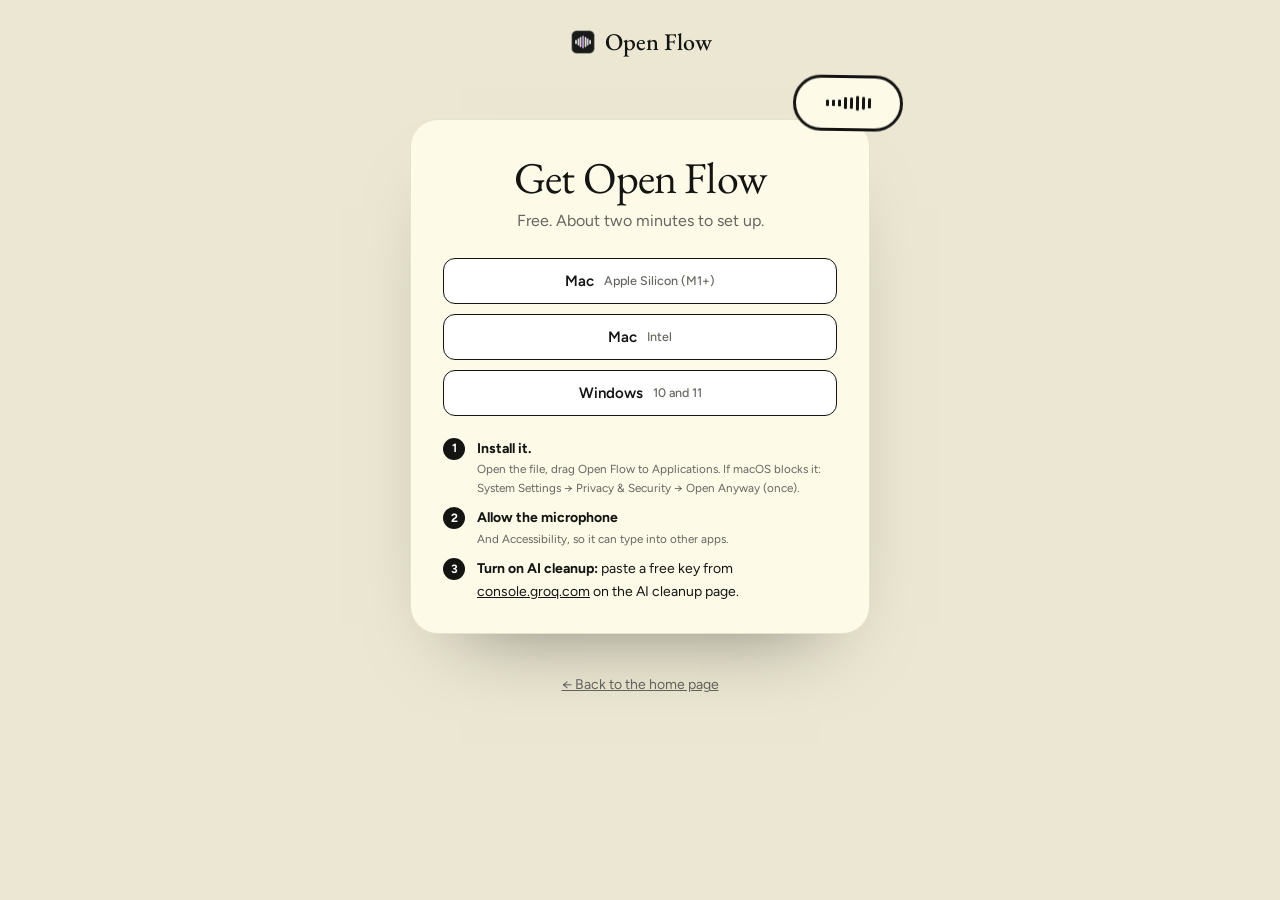
==== download.html @ c9e43f4b "Site v2: speech-to-ribbon hero, live corrections, download page, coming soon" ====
<!doctype html>
<html lang="en">
<head>
<meta charset="utf-8" />
<meta name="viewport" content="width=device-width, initial-scale=1" />
<title>Download Open Flow</title>
<link rel="icon" href="icon.png" />
<link href="https://fonts.googleapis.com/css2?family=EB+Garamond:ital,wght@0,400;1,400&family=Figtree:wght@400;500;600;700&display=swap" rel="stylesheet" />
<link rel="stylesheet" href="styles.css" />
<style>
body{background:#ebe7d2;min-height:100vh;display:flex;flex-direction:column;align-items:center}
.top{padding:28px 0 0}.top a{display:flex;align-items:center;gap:8px;font:500 24px/1 "EB Garamond",serif;text-decoration:none}.top img{width:28px;height:28px;border-radius:7px}
.card{position:relative;margin:7vh 20px 40px;width:min(460px,100%);background:#fdfbe8;border:1px solid var(--line);border-radius:28px;padding:36px 32px 30px;text-align:center;box-shadow:0 40px 80px -50px rgba(0,0,0,.5)}
.card h1{font-size:44px;line-height:1;margin:0 0 8px}.card p.lead{color:var(--muted);margin:0 0 24px}
.opt{display:flex;align-items:center;justify-content:center;gap:10px;width:100%;padding:13px;margin-bottom:10px;border:1.5px solid var(--ink);border-radius:12px;background:#fff;font:600 15px Figtree,sans-serif;text-decoration:none;color:var(--ink);transition:background .2s}
.opt:hover{background:#f6f1dc}.opt.primary{background:var(--lilac2)}.opt small{font-weight:500;color:var(--muted)}
.mascot{position:absolute;right:-34px;top:-40px;width:110px;height:56px;border-radius:28px;background:#fdfbe8;border:3px solid var(--ink);display:flex;align-items:center;justify-content:center;gap:3px;transform:rotate(12deg)}
.mascot i{width:3px;height:14px;border-radius:2px;background:var(--ink)}
ol{list-style:none;counter-reset:s;padding:0;margin:22px 0 0;text-align:left;display:grid;gap:10px}
ol li{counter-increment:s;position:relative;padding-left:34px;font-size:14px;color:var(--ink)}
ol li::before{content:counter(s);position:absolute;left:0;top:0;width:22px;height:22px;border-radius:50%;background:var(--ink);color:#fff;font-size:12px;font-weight:700;display:grid;place-items:center}
ol small{display:block;color:var(--muted)}
.back{color:var(--muted);font-size:14px;margin-bottom:40px}
</style>
</head>
<body>
<div class="top"><a href="index.html"><img src="icon.png" alt="" />Open Flow</a></div>
<div class="card" id="card">
  <div class="mascot" aria-hidden="true"><i></i><i></i><i></i><i></i><i></i><i></i><i></i><i></i></div>
  <h1 class="serif">Get Open Flow</h1>
  <p class="lead">Free. About two minutes to set up.</p>
  <div id="opts"></div>
  <ol>
    <li><b>Install it.</b><small id="step1"></small></li>
    <li><b>Allow the microphone</b><small id="step2"></small></li>
    <li><b>Turn on AI cleanup:</b> paste a free key from <a href="https://console.groq.com/keys" target="_blank" rel="noopener">console.groq.com</a> on the AI cleanup page.</li>
  </ol>
</div>
<a class="back" href="index.html">← Back to the home page</a>
<canvas id="confetti"></canvas>
<script src="https://cdn.jsdelivr.net/npm/gsap@3.13.0/dist/gsap.min.js"></script>
<script src="common.js"></script>
<script>
  const opt = (href, label, sub, primary) => `<a class="opt dl-go${primary ? " primary" : ""}" href="${href}">${label} <small>${sub}</small></a>`;
  const mac = opt(DL.mac, "Mac", "Apple Silicon (M1+)", IS_MAC), intel = opt(DL.intel, "Mac", "Intel", false), win = opt(DL.win, "Windows", "10 and 11", IS_WIN);
  document.getElementById("opts").innerHTML = IS_WIN ? win + mac + intel : mac + intel + win;
  document.getElementById("step1").textContent = IS_WIN
    ? 'Run the installer. If you see "Windows protected your PC": More info → Run anyway (once).'
    : "Open the file, drag Open Flow to Applications. If macOS blocks it: System Settings → Privacy & Security → Open Anyway (once).";
  document.getElementById("step2").textContent = IS_WIN ? "When Windows asks." : "And Accessibility, so it can type into other apps.";
  document.querySelectorAll(".dl-go").forEach((a) => a.addEventListener("click", (e) => confetti(e.clientX, e.clientY)));
  if (window.gsap && !REDUCED) {
    gsap.from("#card", { y: 50, opacity: 0, scale: 0.96, duration: 1, ease: "expo.out" });
    gsap.from("#card > *:not(.mascot), .opt", { y: 16, opacity: 0, stagger: 0.06, duration: 0.8, ease: "expo.out", delay: 0.2 });
    gsap.from(".mascot", { rotate: -30, scale: 0, duration: 1, ease: "elastic.out(1,0.45)", delay: 0.5 });
    gsap.to(".mascot i", { scaleY: () => 0.4 + Math.random() * 1.4, duration: 0.25, yoyo: true, repeat: -1, repeatRefresh: true, ease: "sine.inOut", stagger: 0.04 });
    gsap.to(".mascot", { y: -6, rotate: 8, duration: 2.2, yoyo: true, repeat: -1, ease: "sine.inOut" });
  }
</script>
</body>
</html>
---- styles.css ----
:root{--cream:#fdfbe8;--ink:#141413;--muted:#66655f;--line:#e7e2cc;--lilac:#9b6fc4;--lilac2:#e8cdf7;--green:#0f3b2e;--mint:#1f6b4f;--black:#0b0b0b}
*{box-sizing:border-box}html{-webkit-font-smoothing:antialiased}
body{margin:0;background:var(--cream);color:var(--ink);font:16px/1.6 Figtree,-apple-system,"Segoe UI",sans-serif;overflow-x:hidden}
a{color:inherit}.serif{font-family:"EB Garamond",serif;font-weight:400;letter-spacing:-.02em}
.wrap{max-width:1120px;margin:0 auto;padding:0 28px}
.split .char{display:inline-block;will-change:transform}
.eyebrow{font-size:12px;font-weight:600;letter-spacing:.14em;text-transform:uppercase;color:var(--muted)}
/* nav */
nav{position:fixed;top:14px;left:50%;transform:translateX(-50%);z-index:60;display:flex;align-items:center;gap:6px;padding:7px 7px 7px 16px;border-radius:16px;background:rgba(253,251,232,.82);backdrop-filter:blur(14px);border:1px solid var(--line);box-shadow:0 10px 30px -20px rgba(0,0,0,.4);transition:padding .3s,box-shadow .3s}
nav.scrolled{box-shadow:0 14px 34px -18px rgba(0,0,0,.45)}
nav .brand{display:flex;align-items:center;gap:8px;font:500 20px/1 "EB Garamond",serif;text-decoration:none;margin-right:10px}
nav .brand img{width:24px;height:24px;border-radius:6px}
.navlink{position:relative;padding:7px 12px;border-radius:10px;text-decoration:none;color:var(--muted);font-weight:500;font-size:14px;cursor:pointer;background:none;border:0;font-family:inherit}
.navlink:hover{color:var(--ink);background:rgba(0,0,0,.04)}
.soon-tag{font-size:10px;font-weight:700;background:var(--lilac2);color:#5b3a7a;border-radius:6px;padding:1px 6px;margin-left:4px;vertical-align:1px}
.soon-panel{position:absolute;top:calc(100% + 12px);left:50%;width:420px;transform:translateX(-50%);background:#fff;border:1px solid var(--line);border-radius:18px;padding:10px;box-shadow:0 24px 50px -24px rgba(0,0,0,.45);visibility:hidden;opacity:0}
.soon-panel .item{display:flex;gap:12px;padding:10px 12px;border-radius:12px}
.soon-panel .item:hover{background:#f7f3e2}
.soon-panel .ico{flex:none;width:34px;height:34px;border-radius:10px;background:var(--lilac2);display:grid;place-items:center;font-size:16px}
.soon-panel b{display:block;font-size:14px;color:var(--ink)}.soon-panel small{color:var(--muted);font-size:13px;line-height:1.35}
.btn{position:relative;display:inline-flex;align-items:center;gap:8px;border-radius:12px;font-weight:600;text-decoration:none;cursor:pointer;border:1.5px solid var(--ink);overflow:hidden}
.btn.cta{background:var(--lilac2);color:var(--ink);padding:9px 16px;font-size:14px}
.btn.big{padding:14px 24px;font-size:16px;border-radius:14px}
.btn.dark{background:var(--black);color:#fcfcfb}
.btn svg{width:17px;height:17px}
.btn .fill{position:absolute;inset:0;background:var(--ink);transform:translateY(101%);border-radius:inherit;z-index:0}
.btn span,.btn svg{position:relative;z-index:1;transition:color .25s}
.btn.cta:hover span,.btn.cta:hover svg{color:#fff}
/* hero */
.hero{position:relative;height:100vh;min-height:680px;overflow:hidden;text-align:center}
.hero .inner{position:relative;z-index:2;padding-top:20vh}
.hero h1{font-size:clamp(56px,8.4vw,116px);line-height:.95;margin:14px 0 22px}
.hero h1 em{display:block}
.hero .lede{max-width:430px;margin:0 auto 26px;font-size:18px;line-height:1.45}
.hero .alt{margin-top:12px;font-size:13px;color:var(--muted)}
#stage{position:absolute;inset:0;width:100%;height:100%;z-index:1}
#stage .raw{font:500 24px Figtree,sans-serif;fill:#bdb8a6}
#stage .clean{font:600 25px Figtree,sans-serif;fill:#fdfbe8}
#pill{cursor:pointer}
#pill .shape{fill:#fdfbe8;stroke:var(--ink);stroke-width:3}
#pill:hover .shape{fill:#fff}
#pill .bars rect{fill:var(--ink)}
.fixes{position:absolute;z-index:3;transform:translate(-50%,-100%);pointer-events:none;text-align:center}
.fixes .word{display:inline-block;font:600 30px Figtree,sans-serif;color:var(--ink)}
.fixes .badge{display:inline-flex;align-items:center;gap:6px;background:var(--mint);color:#fff;font:600 14px Figtree,sans-serif;padding:7px 14px;border-radius:999px;box-shadow:0 10px 24px -12px rgba(0,0,0,.5);white-space:nowrap}
/* marquee */
.band{background:var(--black);color:#e9e8e1;border-radius:40px 40px 0 0;padding:36px 0 40px;overflow:hidden;position:relative;z-index:3}
.band .eyebrow{text-align:center;color:#8f8e89;margin-bottom:20px}
.marquee{display:flex;gap:70px;white-space:nowrap;width:max-content;font:500 28px "EB Garamond",serif}
/* speed */
.speed{background:var(--green);color:#f3efe2;padding:110px 0 130px;text-align:center;border-radius:40px 40px 0 0;margin-top:-40px;position:relative;z-index:4}
.speed h2{font-size:clamp(44px,6vw,80px);line-height:1;margin:0 0 14px}.speed h2 em{color:var(--lilac2)}
.speed p{color:#b9c7bf;max-width:560px;margin:0 auto 56px}
.meters{display:grid;grid-template-columns:1fr 1.7fr;gap:18px;max-width:860px;margin:0 auto}
.meter{border-radius:26px;padding:28px;text-align:left;min-height:250px;display:flex;flex-direction:column;justify-content:space-between}
.meter.kb{background:#163f33;border:1px solid #27584a}.meter.of{background:#f3efe2;color:var(--ink)}
.meter .n{font:400 76px/1 "EB Garamond",serif}.meter small{font-size:13px;opacity:.7}
.meter .bar{height:8px;border-radius:4px;background:rgba(255,255,255,.12);overflow:hidden}.meter.of .bar{background:#e2dccb}
.meter .bar b{display:block;height:100%;width:0;border-radius:4px;background:var(--lilac2)}.meter.of .bar b{background:var(--lilac)}
/* how (pinned steps) */
.how{position:relative;height:100vh;display:flex;align-items:center;overflow:hidden}
.how svg.swoosh{position:absolute;inset:0;width:100%;height:100%;z-index:0}
.how .wrap{position:relative;z-index:1;display:grid;grid-template-columns:200px 1fr 300px;gap:40px;align-items:center;width:100%}
.how .index div{padding:4px 0 4px 12px;border-left:2px solid transparent;color:#b5b0a0;font-size:14px;transition:color .3s,border-color .3s}
.how .index div.on{color:var(--ink);border-color:#d6463a}
.how .shot{justify-self:center;width:min(380px,90%);aspect-ratio:4/5;border-radius:26px;background:radial-gradient(120% 90% at 30% 20%,#7a5a3c,#2a1d14 70%);position:relative;overflow:hidden;box-shadow:0 40px 70px -40px rgba(0,0,0,.6)}
.how .field{position:absolute;left:8%;right:8%;bottom:22%;background:#fff;border-radius:14px;padding:14px;font-size:14px;min-height:96px;box-shadow:0 10px 30px -10px rgba(0,0,0,.5)}
.how .minipill{position:absolute;left:50%;bottom:8%;transform:translateX(-50%);width:70px;height:24px;border-radius:12px;background:#fdfbe8;border:2px solid var(--ink)}
.how .copy h3{font:400 34px/1.05 "EB Garamond",serif;margin:0 0 8px}.how .copy p{color:var(--muted);margin:0}
/* feature cards */
.features{padding:110px 0 100px}
.features h2,.section h2{font-size:clamp(40px,5vw,68px);line-height:1.02;margin:0 0 12px}
.sub{color:var(--muted);max-width:520px;margin:0 0 40px}
.grid3{display:grid;grid-template-columns:repeat(3,1fr);gap:18px;perspective:1200px}
.fcard{border-radius:28px;padding:26px;background:#fff;border:1px solid var(--line);display:flex;flex-direction:column;min-height:380px;transform-style:preserve-3d;will-change:transform;box-shadow:0 30px 60px -45px rgba(0,0,0,.35)}
.fcard h3{font:400 30px/1.05 "EB Garamond",serif;margin:0 0 8px}.fcard p{color:var(--muted);margin:0;font-size:15px}
.fcard .demo{margin-top:auto;border-radius:18px;background:var(--black);color:#e9e8e1;padding:18px;font-size:15px;min-height:130px;transform:translateZ(30px)}
.fcard:nth-child(2){background:#f2e8f9}.fcard:nth-child(3){background:#e5eee8}.fcard:nth-child(4){background:#f7e9da}.fcard:nth-child(5){background:#eef0e2}
.del{color:#ee8a8a;text-decoration:line-through}.add{background:rgba(232,205,247,.25);border-radius:4px;padding:0 2px}
kbd{display:inline-block;min-width:24px;padding:1px 7px;border:1px solid var(--line);border-bottom-width:2px;border-radius:6px;background:#fff;color:var(--ink);font:600 13px/20px Figtree,sans-serif;text-align:center}
.demo kbd{background:#232321;color:#e9e8e1;border-color:#3a3a38}
/* install + faq */
.section{padding:110px 0}
.tabs{display:inline-flex;background:#efe9d2;border-radius:12px;padding:4px;margin-bottom:22px}
.tabs button{border:0;background:none;padding:9px 20px;border-radius:9px;font:600 14px Figtree,sans-serif;color:var(--muted);cursor:pointer}
.tabs button[aria-selected=true]{background:#fff;color:var(--ink);box-shadow:0 1px 3px rgba(0,0,0,.08)}
ol.steps{counter-reset:s;list-style:none;padding:0;margin:0;display:grid;gap:12px;max-width:760px}
ol.steps li{counter-increment:s;position:relative;padding:18px 20px 18px 62px;background:#fff;border:1px solid var(--line);border-radius:18px}
ol.steps li::before{content:counter(s);position:absolute;left:20px;top:17px;width:28px;height:28px;border-radius:50%;background:var(--black);color:#fff;font-weight:700;font-size:13px;display:grid;place-items:center}
ol.steps small{display:block;color:var(--muted);margin-top:2px}[hidden]{display:none!important}
.faq{display:grid;grid-template-columns:1fr 1.3fr;gap:14px;background:#efe9d2;border-radius:28px;padding:14px;max-width:900px;margin:0 auto}
.faq .qs{background:var(--green);border-radius:20px;padding:12px}
.faq .q{display:block;width:100%;text-align:left;border:0;background:none;color:#cfe0d6;font:500 15px Figtree,sans-serif;padding:12px 14px;border-radius:12px;cursor:pointer}
.faq .q.on,.faq .q:hover{background:rgba(255,255,255,.1);color:#fff}
.faq .a{background:#fff;border-radius:20px;padding:24px;font-size:16px;color:var(--ink)}
.faq .a small{display:block;color:var(--muted);font-size:12px;text-transform:uppercase;letter-spacing:.1em;margin-bottom:8px}
/* final + footer */
.final{background:var(--black);color:#f3efe2;border-radius:40px;margin:0 16px;padding:110px 28px;text-align:center}
.final h2{font-size:clamp(46px,7vw,96px);line-height:1;margin:0 0 30px}.final h2 em{color:var(--lilac2)}
footer{padding:60px 28px 20px;overflow:hidden}
.wordmark{font:500 clamp(90px,21vw,300px)/.85 "EB Garamond",serif;letter-spacing:-.04em;text-align:center;white-space:nowrap}
.foot{display:flex;justify-content:space-between;color:var(--muted);font-size:13px;max-width:1120px;margin:24px auto 0}
#confetti{position:fixed;inset:0;pointer-events:none;z-index:100}
@media(max-width:860px){nav .navlink.hide-sm{display:none}.meters,.grid3,.faq{grid-template-columns:1fr}.how .wrap{grid-template-columns:1fr}.how .index{display:none}.soon-panel{width:300px}}
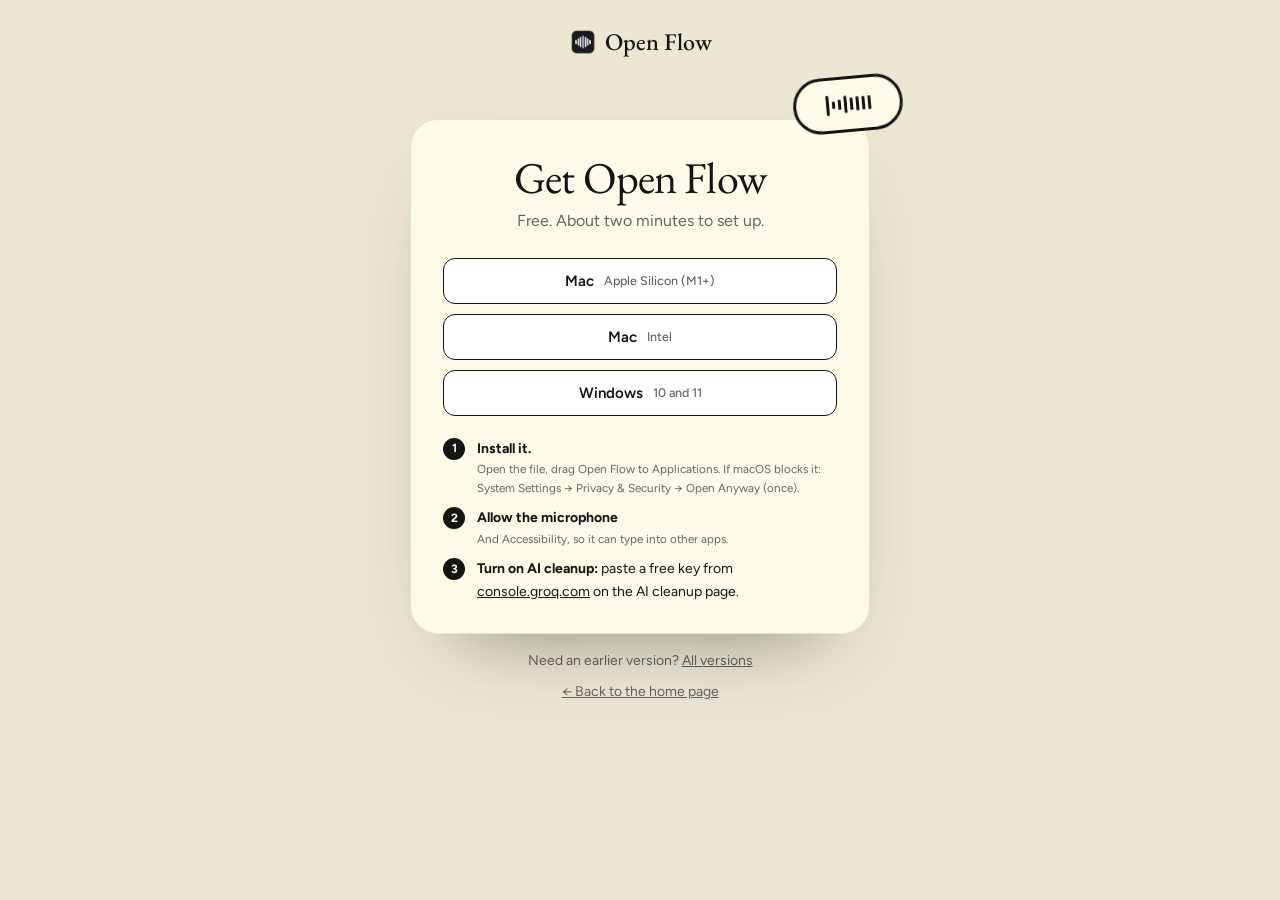
==== commit 772281f2: "v0.2.3: all-versions link, offline AI cleanup on Coming soon" ====
--- a/download.html
+++ b/download.html
@@ -36,6 +36,7 @@
     <li><b>Turn on AI cleanup:</b> paste a free key from <a href="https://console.groq.com/keys" target="_blank" rel="noopener">console.groq.com</a> on the AI cleanup page.</li>
   </ol>
 </div>
+<p class="back" style="margin:-24px 0 8px">Need an earlier version? <a href="https://github.com/RAG-KR/OpenFlow-releases/releases" target="_blank" rel="noopener">All versions</a></p>
 <a class="back" href="index.html">← Back to the home page</a>
 <canvas id="confetti"></canvas>
 <script src="https://cdn.jsdelivr.net/npm/gsap@3.13.0/dist/gsap.min.js"></script>
--- a/styles.css
+++ b/styles.css
@@ -6,7 +6,7 @@
 .split .char{display:inline-block;will-change:transform}
 .eyebrow{font-size:12px;font-weight:600;letter-spacing:.14em;text-transform:uppercase;color:var(--muted)}
 /* nav */
-nav{position:fixed;top:14px;left:50%;transform:translateX(-50%);z-index:60;display:flex;align-items:center;gap:6px;padding:7px 7px 7px 16px;border-radius:16px;background:rgba(253,251,232,.82);backdrop-filter:blur(14px);border:1px solid var(--line);box-shadow:0 10px 30px -20px rgba(0,0,0,.4);transition:padding .3s,box-shadow .3s}
+nav{position:fixed;top:14px;left:0;right:0;margin:0 auto;width:max-content;z-index:60;display:flex;align-items:center;gap:6px;padding:7px 7px 7px 16px;border-radius:16px;background:rgba(253,251,232,.82);backdrop-filter:blur(14px);border:1px solid var(--line);box-shadow:0 10px 30px -20px rgba(0,0,0,.4);transition:padding .3s,box-shadow .3s}
 nav.scrolled{box-shadow:0 14px 34px -18px rgba(0,0,0,.45)}
 nav .brand{display:flex;align-items:center;gap:8px;font:500 20px/1 "EB Garamond",serif;text-decoration:none;margin-right:10px}
 nav .brand img{width:24px;height:24px;border-radius:6px}
@@ -40,33 +40,10 @@
 #pill .shape{fill:#fdfbe8;stroke:var(--ink);stroke-width:3}
 #pill:hover .shape{fill:#fff}
 #pill .bars rect{fill:var(--ink)}
-.fixes{position:absolute;z-index:3;transform:translate(-50%,-100%);pointer-events:none;text-align:center}
-.fixes .word{display:inline-block;font:600 30px Figtree,sans-serif;color:var(--ink)}
-.fixes .badge{display:inline-flex;align-items:center;gap:6px;background:var(--mint);color:#fff;font:600 14px Figtree,sans-serif;padding:7px 14px;border-radius:999px;box-shadow:0 10px 24px -12px rgba(0,0,0,.5);white-space:nowrap}
 /* marquee */
 .band{background:var(--black);color:#e9e8e1;border-radius:40px 40px 0 0;padding:36px 0 40px;overflow:hidden;position:relative;z-index:3}
 .band .eyebrow{text-align:center;color:#8f8e89;margin-bottom:20px}
 .marquee{display:flex;gap:70px;white-space:nowrap;width:max-content;font:500 28px "EB Garamond",serif}
-/* speed */
-.speed{background:var(--green);color:#f3efe2;padding:110px 0 130px;text-align:center;border-radius:40px 40px 0 0;margin-top:-40px;position:relative;z-index:4}
-.speed h2{font-size:clamp(44px,6vw,80px);line-height:1;margin:0 0 14px}.speed h2 em{color:var(--lilac2)}
-.speed p{color:#b9c7bf;max-width:560px;margin:0 auto 56px}
-.meters{display:grid;grid-template-columns:1fr 1.7fr;gap:18px;max-width:860px;margin:0 auto}
-.meter{border-radius:26px;padding:28px;text-align:left;min-height:250px;display:flex;flex-direction:column;justify-content:space-between}
-.meter.kb{background:#163f33;border:1px solid #27584a}.meter.of{background:#f3efe2;color:var(--ink)}
-.meter .n{font:400 76px/1 "EB Garamond",serif}.meter small{font-size:13px;opacity:.7}
-.meter .bar{height:8px;border-radius:4px;background:rgba(255,255,255,.12);overflow:hidden}.meter.of .bar{background:#e2dccb}
-.meter .bar b{display:block;height:100%;width:0;border-radius:4px;background:var(--lilac2)}.meter.of .bar b{background:var(--lilac)}
-/* how (pinned steps) */
-.how{position:relative;height:100vh;display:flex;align-items:center;overflow:hidden}
-.how svg.swoosh{position:absolute;inset:0;width:100%;height:100%;z-index:0}
-.how .wrap{position:relative;z-index:1;display:grid;grid-template-columns:200px 1fr 300px;gap:40px;align-items:center;width:100%}
-.how .index div{padding:4px 0 4px 12px;border-left:2px solid transparent;color:#b5b0a0;font-size:14px;transition:color .3s,border-color .3s}
-.how .index div.on{color:var(--ink);border-color:#d6463a}
-.how .shot{justify-self:center;width:min(380px,90%);aspect-ratio:4/5;border-radius:26px;background:radial-gradient(120% 90% at 30% 20%,#7a5a3c,#2a1d14 70%);position:relative;overflow:hidden;box-shadow:0 40px 70px -40px rgba(0,0,0,.6)}
-.how .field{position:absolute;left:8%;right:8%;bottom:22%;background:#fff;border-radius:14px;padding:14px;font-size:14px;min-height:96px;box-shadow:0 10px 30px -10px rgba(0,0,0,.5)}
-.how .minipill{position:absolute;left:50%;bottom:8%;transform:translateX(-50%);width:70px;height:24px;border-radius:12px;background:#fdfbe8;border:2px solid var(--ink)}
-.how .copy h3{font:400 34px/1.05 "EB Garamond",serif;margin:0 0 8px}.how .copy p{color:var(--muted);margin:0}
 /* feature cards */
 .features{padding:110px 0 100px}
 .features h2,.section h2{font-size:clamp(40px,5vw,68px);line-height:1.02;margin:0 0 12px}
@@ -97,8 +74,94 @@
 /* final + footer */
 .final{background:var(--black);color:#f3efe2;border-radius:40px;margin:0 16px;padding:110px 28px;text-align:center}
 .final h2{font-size:clamp(46px,7vw,96px);line-height:1;margin:0 0 30px}.final h2 em{color:var(--lilac2)}
-footer{padding:60px 28px 20px;overflow:hidden}
-.wordmark{font:500 clamp(90px,21vw,300px)/.85 "EB Garamond",serif;letter-spacing:-.04em;text-align:center;white-space:nowrap}
+footer{padding:70px 28px 28px;overflow:hidden}
+.wordrow{display:flex;align-items:center;justify-content:center;gap:2.4vw}
+.wordmark{font:500 clamp(64px,13vw,210px)/1.1 "EB Garamond",serif;letter-spacing:-.04em;white-space:nowrap;padding-bottom:.06em}
+.fpill{flex:none;width:clamp(110px,17vw,270px);height:clamp(52px,8vw,124px);border-radius:999px;background:#fdfbe8;border:clamp(3px,.4vw,6px) solid var(--ink);display:flex;align-items:center;justify-content:center;gap:clamp(3px,.5vw,8px);box-shadow:0 20px 40px -24px rgba(0,0,0,.45)}
+.fpill i{width:clamp(3px,.45vw,7px);height:clamp(14px,2.3vw,36px);border-radius:4px;background:var(--ink)}
 .foot{display:flex;justify-content:space-between;color:var(--muted);font-size:13px;max-width:1120px;margin:24px auto 0}
 #confetti{position:fixed;inset:0;pointer-events:none;z-index:100}
 @media(max-width:860px){nav .navlink.hide-sm{display:none}.meters,.grid3,.faq{grid-template-columns:1fr}.how .wrap{grid-template-columns:1fr}.how .index{display:none}.soon-panel{width:300px}}
+
+/* nav links: the label rolls up to a copy on hover */
+.navlink .roll{display:inline-block;overflow:hidden;height:1.4em;vertical-align:top}
+.navlink .roll b{display:block;font-weight:inherit;transition:transform .45s cubic-bezier(.2,.9,.2,1)}
+.navlink:hover .roll b{transform:translateY(-100%)}
+/* story: speed → card → how it works (one pinned scene) */
+.story{position:relative;height:100vh;overflow:hidden;z-index:4;border-radius:40px 40px 0 0;margin-top:-40px}
+.story .bgc{position:absolute;inset:0;background:var(--cream)}
+.story .bgg{position:absolute;inset:0;background:var(--green)}
+.story svg.sw{position:absolute;inset:0;width:100%;height:100%}
+.story svg.sw path{fill:none;stroke:#efe9cf;stroke-width:110;stroke-linecap:round}
+.s-head{position:absolute;left:0;right:0;top:8vh;text-align:center;padding:0 24px;z-index:3}
+.s-head h2{font-size:clamp(40px,5.6vw,78px);line-height:1;margin:0 0 12px}
+.s-head1{color:#f3efe2}.s-head1 em{color:var(--lilac2)}.s-head1 p{color:#b9c7bf;max-width:540px;margin:0 auto}
+.s-head2{color:var(--ink);opacity:0}
+.scard{position:absolute;z-index:2;border-radius:30px;overflow:hidden}
+.scard.kb{border:2px solid #2b5c4d;background:#123a2f;color:#e7efe9}
+.scard.of{color:#fff;background:radial-gradient(60% 70% at 70% 30%,#5e8fc4 0%,transparent 60%),radial-gradient(50% 60% at 30% 70%,#b07a4a 0%,transparent 65%),radial-gradient(70% 80% at 50% 50%,#3a2a20,#1a120d);box-shadow:0 50px 90px -50px rgba(0,0,0,.7)}
+.scard .lbl{position:absolute;top:34px;left:0;right:0;text-align:center;font-size:14px;z-index:2}
+.scard .lbl b{display:block;font:400 46px/1.05 "EB Garamond",serif}
+.kb .crawl{position:absolute;top:calc(56% - 15px);left:0;white-space:nowrap;font:600 20px Figtree,sans-serif;color:#7fa596;will-change:transform}
+.of svg.arc{position:absolute;inset:0;width:100%;height:100%;z-index:1}
+.of svg.arc text{font:600 20px Figtree,sans-serif;fill:#fff}
+.spill{position:absolute;left:50%;bottom:16%;transform:translateX(-50%);z-index:3;display:flex;align-items:center;gap:5px;height:42px;padding:0 10px;border-radius:21px;background:#141413;border:2.5px solid #fdfbe8;box-shadow:0 10px 30px -10px rgba(0,0,0,.6)}
+.spill i{width:3px;height:12px;border-radius:2px;background:#fdfbe8}
+.spill .x,.spill .ok{width:22px;height:22px;border-radius:50%;background:#3a3a38;display:grid;place-items:center;font:700 11px Figtree,sans-serif;color:#ddd;opacity:0;width:0;overflow:hidden}
+.spill .tag{position:absolute;bottom:calc(100% + 6px);left:50%;transform:translateX(-50%) rotate(-6deg);background:#ef6a4c;color:#fff;font:600 13px Figtree,sans-serif;padding:5px 12px;border-radius:999px;white-space:nowrap;opacity:0}
+.sfield{position:absolute;left:9%;right:9%;top:24%;z-index:3;background:#fff;color:var(--ink);border-radius:12px;font:500 13.5px/1.5 Figtree,sans-serif;padding:14px 14px 44px;opacity:0;box-shadow:0 14px 34px -14px rgba(0,0,0,.5)}
+.sfield .tools{position:absolute;left:0;right:0;bottom:0;height:36px;border-top:1px solid #ece7d6;display:flex;align-items:center;gap:12px;padding:0 12px;color:#9a978c;font-size:13px}
+.sraw{position:absolute;left:10%;right:10%;top:9%;z-index:3;color:#fff;font:600 14px/1.55 Figtree,sans-serif;opacity:0}
+.sraw .hl{color:#ffb38a}
+.s-index{position:absolute;left:7vw;top:50%;transform:translateY(-50%);z-index:3;opacity:0}
+.s-index div{font:400 20px "EB Garamond",serif;color:#a9a493;padding:4px 0 4px 14px;border-left:3px solid #e6e0c9;transition:color .3s,border-color .3s}
+.s-index div.on{color:var(--ink);border-color:#ef6a4c}
+.s-copy{position:absolute;right:7vw;top:58%;width:300px;z-index:3;opacity:0}
+.s-copy h3{font:400 32px/1.1 "EB Garamond",serif;margin:0 0 12px}.s-copy p{margin:0;color:var(--ink);font-size:15px}
+@media(max-width:860px){.s-index{display:none}.s-copy{left:8vw;right:8vw;width:auto;top:auto;bottom:4vh}}
+.s-head2 h2{font-size:clamp(34px,4.2vw,58px)}
+
+/* the correction above the pill: one element that morphs (words → strike → edit → green badge → tucks into the pill).
+   The box's bottom edge sits on the pill's top, and it clips, so the badge slides down "into" the pill. */
+.fixes{position:absolute;z-index:3;width:460px;height:150px;transform:translate(-50%,-100%);overflow:hidden;pointer-events:none}
+.frow{position:absolute;left:0;right:0;bottom:34px;text-align:center;white-space:nowrap;font:600 30px/1 Figtree,sans-serif;color:var(--ink)}
+.frow .w{display:inline-block;overflow:hidden;white-space:nowrap;vertical-align:bottom;padding:0 .14em}
+.frow .w .c{display:inline-block}
+.fslash{position:absolute;bottom:26px;width:4px;height:44px;margin-left:-2px;border-radius:3px;background:#c9a7f0;transform-origin:50% 50%;opacity:0}
+.fbadge{position:absolute;left:50%;bottom:30px;height:42px;width:42px;margin-left:-21px;border-radius:999px;background:var(--ink);color:#fdfbe8;border:2.5px solid #fdfbe8;outline:2px solid var(--ink);display:flex;align-items:center;justify-content:center;overflow:hidden;opacity:0;box-shadow:0 12px 26px -12px rgba(0,0,0,.5)}
+.fbadge span{font:600 15.5px Figtree,sans-serif;white-space:nowrap;letter-spacing:-.005em;display:inline-flex;align-items:center}
+.fbadge .ok{width:20px;height:20px;margin-right:8px;border-radius:50%;background:var(--lilac2);color:var(--ink);display:inline-grid;place-items:center;font:800 11px Figtree,sans-serif}
+.fbadge .c{display:inline-block}
+/* the in-app pill guide, recreated (app: src/overlay/PillSurface.tsx) */
+.guide-sec{padding:110px 0}
+.guide-sec .wrap{display:grid;grid-template-columns:1fr 1fr;gap:60px;align-items:center}
+.gcard{justify-self:center;width:min(500px,100%);aspect-ratio:360/214;background:#000;border-radius:30px;padding:18px 20px;color:#fcfcfb;display:flex;flex-direction:column;box-shadow:inset 0 1px 0 rgba(255,255,255,.07),0 50px 90px -50px rgba(0,0,0,.7);font-family:"Figtree",sans-serif}
+.gtop{display:flex;justify-content:space-between;font-size:13px;font-weight:560;color:#6f6e69}.gtop button{background:none;border:0;color:#8f8e89;font:inherit;cursor:pointer}
+.gstage{flex:1;margin:10px 0 12px;border-radius:16px;background:#0e0e0d;border:1px solid #1f1f1e;display:grid;place-items:center;overflow:hidden;position:relative}
+.gtitle{font-size:18px;font-weight:650;margin:0}.gbody{font-size:14px;color:#a6a59f;margin:4px 0 0;min-height:40px}
+.gfoot{display:flex;align-items:center;gap:14px;margin-top:12px}
+.gdots{display:flex;gap:5px;margin-right:auto}.gdots i{display:block;height:6px;width:6px;border-radius:3px;background:#d2ace9;opacity:.25}
+.gback{background:none;border:0;color:#8f8e89;font:560 14px Figtree,sans-serif;cursor:pointer}
+.gnext{height:32px;padding:0 16px;border-radius:16px;border:0;background:#fcfcfb;color:#0b0b0b;font:650 14px Figtree,sans-serif;cursor:pointer}
+.gkeys{display:inline-flex;gap:5px}.gkeys kbd{background:#232321;color:#d9d8d2;border:1px solid #343432;border-bottom-width:2px;min-width:30px;font-size:13px;line-height:26px;padding:0 8px}
+.gkeys kbd.on{background:#2f2c35;border-color:#4a4356;border-bottom-width:1px;transform:translateY(2px)}
+.gmini{height:26px;border-radius:13px;background:#000;border:1px solid #30302f;display:inline-flex;align-items:center;justify-content:center;gap:3px;overflow:hidden;vertical-align:middle}
+.gmini i{width:3px;height:12px;border-radius:2px;background:#fff}.gmini i:nth-child(even){background:#d2ace9}
+.gline{display:flex;align-items:center;gap:16px;font-size:15px;color:#d9d8d2;position:relative}
+.gsel{position:relative;padding:1px 3px}.gsel b{position:absolute;inset:0;border-radius:4px;background:rgba(210,172,233,.32);transform-origin:left;transform:scaleX(0)}.gsel span{position:relative;font-weight:500}
+.gstrike{position:relative;color:#8f8e89}.gstrike b{position:absolute;left:-2px;right:-2px;top:52%;height:2px;background:#ee6a6a;transform-origin:left;transform:scaleX(0)}
+.gchip{display:inline-flex;align-items:center;gap:7px;height:30px;padding:0 6px 0 12px;border-radius:15px;background:#1c1a1f;border:1px solid #3a3342;font-weight:600;opacity:0}
+.gchip small{background:rgba(210,172,233,.16);color:#d2ace9;border-radius:9px;padding:1px 8px;font-size:11px;font-weight:700}
+.gcursor{position:absolute;width:14px;height:20px}
+@media(max-width:860px){.guide-sec .wrap{grid-template-columns:1fr}}
+
+/* setup steps: a lilac rail fills as you scroll; each number turns into a check when it's reached */
+ol.steps{position:relative}
+.srail{position:absolute;left:33px;top:30px;bottom:30px;width:3px;border-radius:2px;background:#e9e3cc;z-index:1}
+.srail b{position:absolute;left:0;top:0;width:100%;height:100%;border-radius:2px;background:var(--lilac);transform-origin:top;transform:scaleY(0)}
+/* the rail runs over the cards and under the badges, so it visibly draws from one step to the next */
+ol.steps li::before{z-index:2}
+ol.steps .tk{position:absolute;left:20px;top:17px;z-index:2;width:28px;height:28px;border-radius:50%;background:var(--lilac);color:#fff;font:700 14px/28px Figtree,sans-serif;font-style:normal;text-align:center;transform:scale(0)}
+.sfield .caret{display:inline-block;width:2px;height:1.1em;margin-left:1px;vertical-align:-.18em;background:var(--lilac);animation:blink 1s steps(1) infinite}
+@keyframes blink{50%{opacity:0}}
+.split .word{display:inline-block;white-space:nowrap}
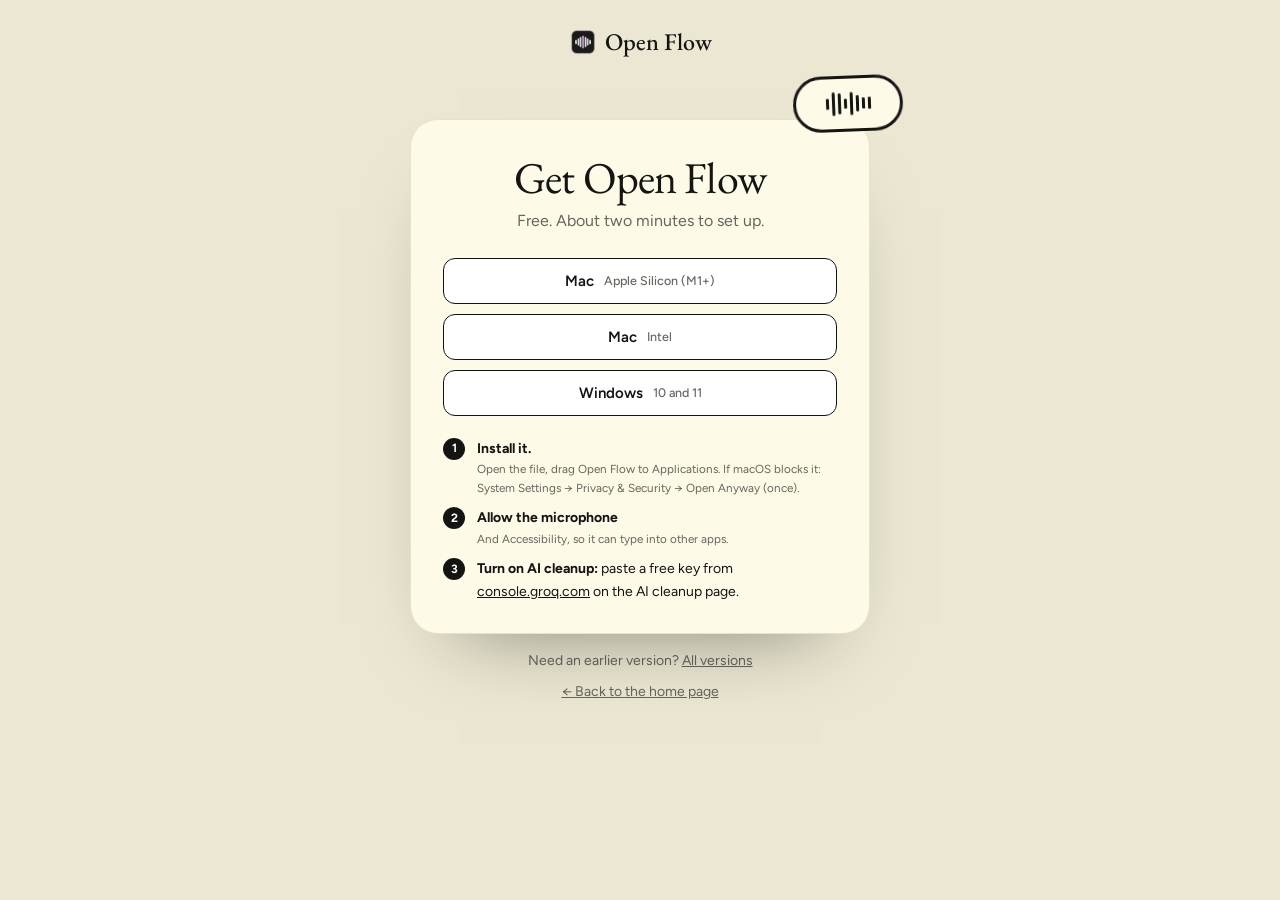
==== commit e9dc8ae3: "Heads-up card after download: the one-time macOS / Windows warning" ====
--- a/download.html
+++ b/download.html
@@ -49,7 +49,6 @@
     ? 'Run the installer. If you see "Windows protected your PC": More info → Run anyway (once).'
     : "Open the file, drag Open Flow to Applications. If macOS blocks it: System Settings → Privacy & Security → Open Anyway (once).";
   document.getElementById("step2").textContent = IS_WIN ? "When Windows asks." : "And Accessibility, so it can type into other apps.";
-  document.querySelectorAll(".dl-go").forEach((a) => a.addEventListener("click", (e) => confetti(e.clientX, e.clientY)));
   if (window.gsap && !REDUCED) {
     gsap.from("#card", { y: 50, opacity: 0, scale: 0.96, duration: 1, ease: "expo.out" });
     gsap.from("#card > *:not(.mascot), .opt", { y: 16, opacity: 0, stagger: 0.06, duration: 0.8, ease: "expo.out", delay: 0.2 });
--- a/styles.css
+++ b/styles.css
@@ -165,3 +165,17 @@
 .sfield .caret{display:inline-block;width:2px;height:1.1em;margin-left:1px;vertical-align:-.18em;background:var(--lilac);animation:blink 1s steps(1) infinite}
 @keyframes blink{50%{opacity:0}}
 .split .word{display:inline-block;white-space:nowrap}
+/* heads-up after a download: why macOS / Windows warns, and the 3 clicks past it (tilt card, after React Bits' TiltedCard) */
+.hu{position:fixed;inset:0;z-index:90;display:grid;place-items:center;padding:20px;background:rgba(20,20,19,.38);backdrop-filter:blur(6px);perspective:900px}
+.hu[hidden]{display:none}
+.hu-card{position:relative;width:min(460px,100%);padding:28px 28px 24px;border-radius:24px;background:var(--cream);border:1.5px solid var(--ink);box-shadow:0 30px 60px -28px rgba(0,0,0,.55);transform-style:preserve-3d;will-change:transform;overflow:hidden}
+.hu-glare{position:absolute;inset:0;pointer-events:none;border-radius:inherit;background:radial-gradient(farthest-corner circle at var(--gx,50%) var(--gy,50%),rgba(255,255,255,calc(var(--g,0)*.55)),rgba(255,255,255,0) 60%);mix-blend-mode:soft-light}
+.hu-card .eyebrow{color:var(--lilac)}
+.hu-card h2{font:400 32px/1.08 "EB Garamond",serif;letter-spacing:-.02em;margin:8px 0 10px}
+.hu-card p{margin:0 0 14px;color:var(--muted);font-size:15px}
+.hu-card p b{color:var(--ink)}
+.hu-steps{list-style:none;counter-reset:h;padding:0;margin:0 0 18px;display:grid;gap:8px}
+.hu-steps li{counter-increment:h;position:relative;padding:10px 12px 10px 44px;border-radius:12px;background:#fff;border:1px solid var(--line);font-size:14.5px;line-height:1.4}
+.hu-steps li::before{content:counter(h);position:absolute;left:12px;top:10px;width:22px;height:22px;border-radius:50%;background:var(--ink);color:#fff;font-size:12px;font-weight:700;display:grid;place-items:center}
+.hu-steps li.key{background:var(--lilac2);border-color:var(--lilac)}
+.hu-ok{width:100%;padding:13px;border:0;border-radius:12px;background:var(--ink);color:#fff;font:600 15px Figtree,sans-serif;cursor:pointer}
